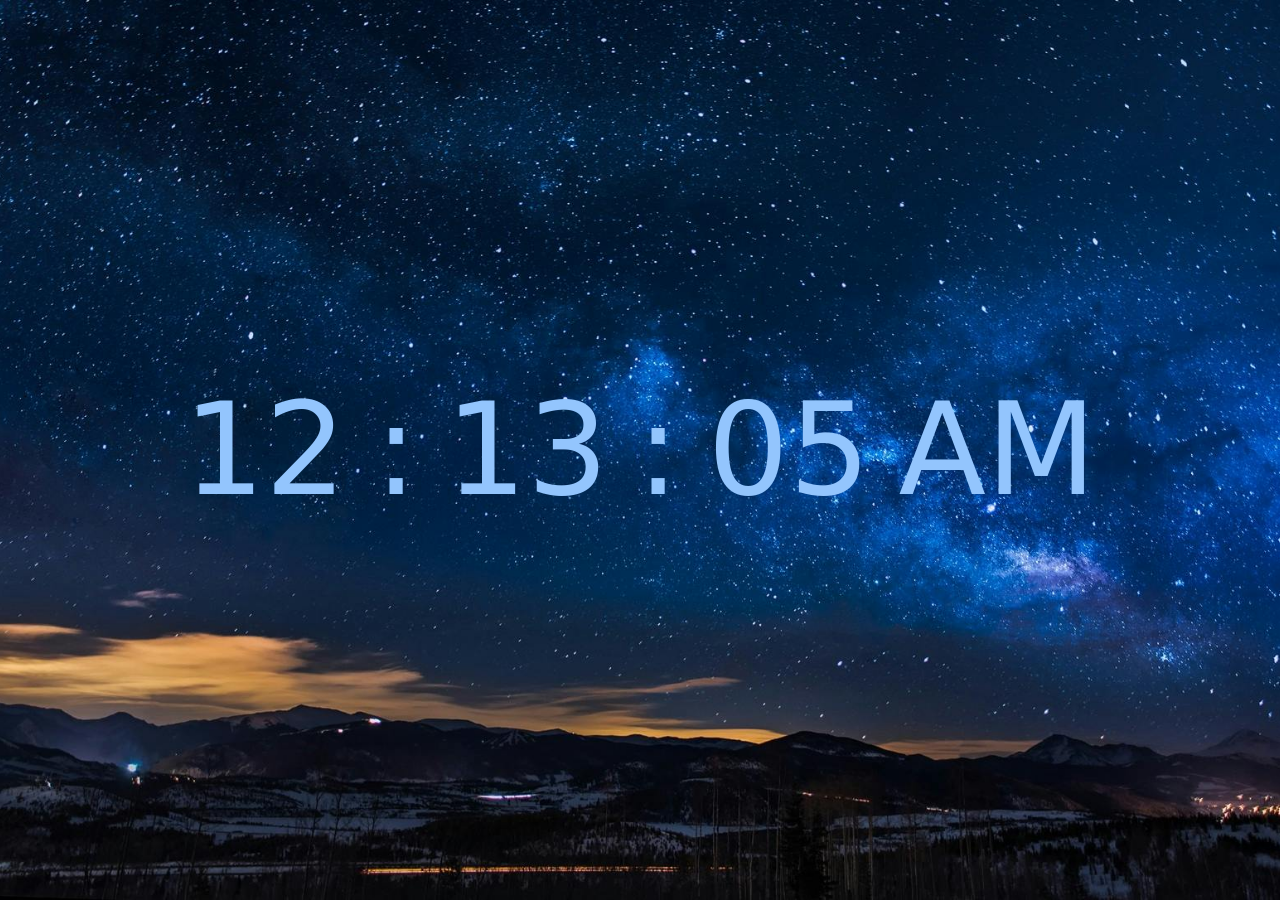
==== src/index.html @ 403b96c2 "Created a watch" ====
<!DOCTYPE html>
<html lang="en">
<head>
    <meta charset="UTF-8">
    <meta name="viewport" content="width=device-width, initial-scale=1.0">
    <title>Document</title>
    <link rel="stylesheet" href="./output.css">
</head>

<body>
    
    <div class="flex items-center justify-center space-x-7 h-screen">
        <span class="hour text-9xl"></span>
        <span class="text-9xl">:</span>
        <span class="min text-9xl"></span>
        <span class="text-9xl">:</span>
        <span class="sec text-9xl"></span>
        <span class="timeFormat text-9xl"></span>
    </div>



    <script src="script.js">
    </script>
</body>
</html>
---- src/output.css ----
/*
! tailwindcss v3.3.3 | MIT License | https://tailwindcss.com
*/

/*
1. Prevent padding and border from affecting element width. (https://github.com/mozdevs/cssremedy/issues/4)
2. Allow adding a border to an element by just adding a border-width. (https://github.com/tailwindcss/tailwindcss/pull/116)
*/

*,
::before,
::after {
  box-sizing: border-box;
  /* 1 */
  border-width: 0;
  /* 2 */
  border-style: solid;
  /* 2 */
  border-color: #e5e7eb;
  /* 2 */
}

::before,
::after {
  --tw-content: '';
}

/*
1. Use a consistent sensible line-height in all browsers.
2. Prevent adjustments of font size after orientation changes in iOS.
3. Use a more readable tab size.
4. Use the user's configured `sans` font-family by default.
5. Use the user's configured `sans` font-feature-settings by default.
6. Use the user's configured `sans` font-variation-settings by default.
*/

html {
  line-height: 1.5;
  /* 1 */
  -webkit-text-size-adjust: 100%;
  /* 2 */
  -moz-tab-size: 4;
  /* 3 */
  -o-tab-size: 4;
     tab-size: 4;
  /* 3 */
  font-family: ui-sans-serif, system-ui, -apple-system, BlinkMacSystemFont, "Segoe UI", Roboto, "Helvetica Neue", Arial, "Noto Sans", sans-serif, "Apple Color Emoji", "Segoe UI Emoji", "Segoe UI Symbol", "Noto Color Emoji";
  /* 4 */
  font-feature-settings: normal;
  /* 5 */
  font-variation-settings: normal;
  /* 6 */
}

/*
1. Remove the margin in all browsers.
2. Inherit line-height from `html` so users can set them as a class directly on the `html` element.
*/

body {
  margin: 0;
  /* 1 */
  line-height: inherit;
  /* 2 */
}

/*
1. Add the correct height in Firefox.
2. Correct the inheritance of border color in Firefox. (https://bugzilla.mozilla.org/show_bug.cgi?id=190655)
3. Ensure horizontal rules are visible by default.
*/

hr {
  height: 0;
  /* 1 */
  color: inherit;
  /* 2 */
  border-top-width: 1px;
  /* 3 */
}

/*
Add the correct text decoration in Chrome, Edge, and Safari.
*/

abbr:where([title]) {
  -webkit-text-decoration: underline dotted;
          text-decoration: underline dotted;
}

/*
Remove the default font size and weight for headings.
*/

h1,
h2,
h3,
h4,
h5,
h6 {
  font-size: inherit;
  font-weight: inherit;
}

/*
Reset links to optimize for opt-in styling instead of opt-out.
*/

a {
  color: inherit;
  text-decoration: inherit;
}

/*
Add the correct font weight in Edge and Safari.
*/

b,
strong {
  font-weight: bolder;
}

/*
1. Use the user's configured `mono` font family by default.
2. Correct the odd `em` font sizing in all browsers.
*/

code,
kbd,
samp,
pre {
  font-family: ui-monospace, SFMono-Regular, Menlo, Monaco, Consolas, "Liberation Mono", "Courier New", monospace;
  /* 1 */
  font-size: 1em;
  /* 2 */
}

/*
Add the correct font size in all browsers.
*/

small {
  font-size: 80%;
}

/*
Prevent `sub` and `sup` elements from affecting the line height in all browsers.
*/

sub,
sup {
  font-size: 75%;
  line-height: 0;
  position: relative;
  vertical-align: baseline;
}

sub {
  bottom: -0.25em;
}

sup {
  top: -0.5em;
}

/*
1. Remove text indentation from table contents in Chrome and Safari. (https://bugs.chromium.org/p/chromium/issues/detail?id=999088, https://bugs.webkit.org/show_bug.cgi?id=201297)
2. Correct table border color inheritance in all Chrome and Safari. (https://bugs.chromium.org/p/chromium/issues/detail?id=935729, https://bugs.webkit.org/show_bug.cgi?id=195016)
3. Remove gaps between table borders by default.
*/

table {
  text-indent: 0;
  /* 1 */
  border-color: inherit;
  /* 2 */
  border-collapse: collapse;
  /* 3 */
}

/*
1. Change the font styles in all browsers.
2. Remove the margin in Firefox and Safari.
3. Remove default padding in all browsers.
*/

button,
input,
optgroup,
select,
textarea {
  font-family: inherit;
  /* 1 */
  font-feature-settings: inherit;
  /* 1 */
  font-variation-settings: inherit;
  /* 1 */
  font-size: 100%;
  /* 1 */
  font-weight: inherit;
  /* 1 */
  line-height: inherit;
  /* 1 */
  color: inherit;
  /* 1 */
  margin: 0;
  /* 2 */
  padding: 0;
  /* 3 */
}

/*
Remove the inheritance of text transform in Edge and Firefox.
*/

button,
select {
  text-transform: none;
}

/*
1. Correct the inability to style clickable types in iOS and Safari.
2. Remove default button styles.
*/

button,
[type='button'],
[type='reset'],
[type='submit'] {
  -webkit-appearance: button;
  /* 1 */
  background-color: transparent;
  /* 2 */
  background-image: none;
  /* 2 */
}

/*
Use the modern Firefox focus style for all focusable elements.
*/

:-moz-focusring {
  outline: auto;
}

/*
Remove the additional `:invalid` styles in Firefox. (https://github.com/mozilla/gecko-dev/blob/2f9eacd9d3d995c937b4251a5557d95d494c9be1/layout/style/res/forms.css#L728-L737)
*/

:-moz-ui-invalid {
  box-shadow: none;
}

/*
Add the correct vertical alignment in Chrome and Firefox.
*/

progress {
  vertical-align: baseline;
}

/*
Correct the cursor style of increment and decrement buttons in Safari.
*/

::-webkit-inner-spin-button,
::-webkit-outer-spin-button {
  height: auto;
}

/*
1. Correct the odd appearance in Chrome and Safari.
2. Correct the outline style in Safari.
*/

[type='search'] {
  -webkit-appearance: textfield;
  /* 1 */
  outline-offset: -2px;
  /* 2 */
}

/*
Remove the inner padding in Chrome and Safari on macOS.
*/

::-webkit-search-decoration {
  -webkit-appearance: none;
}

/*
1. Correct the inability to style clickable types in iOS and Safari.
2. Change font properties to `inherit` in Safari.
*/

::-webkit-file-upload-button {
  -webkit-appearance: button;
  /* 1 */
  font: inherit;
  /* 2 */
}

/*
Add the correct display in Chrome and Safari.
*/

summary {
  display: list-item;
}

/*
Removes the default spacing and border for appropriate elements.
*/

blockquote,
dl,
dd,
h1,
h2,
h3,
h4,
h5,
h6,
hr,
figure,
p,
pre {
  margin: 0;
}

fieldset {
  margin: 0;
  padding: 0;
}

legend {
  padding: 0;
}

ol,
ul,
menu {
  list-style: none;
  margin: 0;
  padding: 0;
}

/*
Reset default styling for dialogs.
*/

dialog {
  padding: 0;
}

/*
Prevent resizing textareas horizontally by default.
*/

textarea {
  resize: vertical;
}

/*
1. Reset the default placeholder opacity in Firefox. (https://github.com/tailwindlabs/tailwindcss/issues/3300)
2. Set the default placeholder color to the user's configured gray 400 color.
*/

input::-moz-placeholder, textarea::-moz-placeholder {
  opacity: 1;
  /* 1 */
  color: #9ca3af;
  /* 2 */
}

input::placeholder,
textarea::placeholder {
  opacity: 1;
  /* 1 */
  color: #9ca3af;
  /* 2 */
}

/*
Set the default cursor for buttons.
*/

button,
[role="button"] {
  cursor: pointer;
}

/*
Make sure disabled buttons don't get the pointer cursor.
*/

:disabled {
  cursor: default;
}

/*
1. Make replaced elements `display: block` by default. (https://github.com/mozdevs/cssremedy/issues/14)
2. Add `vertical-align: middle` to align replaced elements more sensibly by default. (https://github.com/jensimmons/cssremedy/issues/14#issuecomment-634934210)
   This can trigger a poorly considered lint error in some tools but is included by design.
*/

img,
svg,
video,
canvas,
audio,
iframe,
embed,
object {
  display: block;
  /* 1 */
  vertical-align: middle;
  /* 2 */
}

/*
Constrain images and videos to the parent width and preserve their intrinsic aspect ratio. (https://github.com/mozdevs/cssremedy/issues/14)
*/

img,
video {
  max-width: 100%;
  height: auto;
}

/* Make elements with the HTML hidden attribute stay hidden by default */

[hidden] {
  display: none;
}

*, ::before, ::after {
  --tw-border-spacing-x: 0;
  --tw-border-spacing-y: 0;
  --tw-translate-x: 0;
  --tw-translate-y: 0;
  --tw-rotate: 0;
  --tw-skew-x: 0;
  --tw-skew-y: 0;
  --tw-scale-x: 1;
  --tw-scale-y: 1;
  --tw-pan-x:  ;
  --tw-pan-y:  ;
  --tw-pinch-zoom:  ;
  --tw-scroll-snap-strictness: proximity;
  --tw-gradient-from-position:  ;
  --tw-gradient-via-position:  ;
  --tw-gradient-to-position:  ;
  --tw-ordinal:  ;
  --tw-slashed-zero:  ;
  --tw-numeric-figure:  ;
  --tw-numeric-spacing:  ;
  --tw-numeric-fraction:  ;
  --tw-ring-inset:  ;
  --tw-ring-offset-width: 0px;
  --tw-ring-offset-color: #fff;
  --tw-ring-color: rgb(59 130 246 / 0.5);
  --tw-ring-offset-shadow: 0 0 #0000;
  --tw-ring-shadow: 0 0 #0000;
  --tw-shadow: 0 0 #0000;
  --tw-shadow-colored: 0 0 #0000;
  --tw-blur:  ;
  --tw-brightness:  ;
  --tw-contrast:  ;
  --tw-grayscale:  ;
  --tw-hue-rotate:  ;
  --tw-invert:  ;
  --tw-saturate:  ;
  --tw-sepia:  ;
  --tw-drop-shadow:  ;
  --tw-backdrop-blur:  ;
  --tw-backdrop-brightness:  ;
  --tw-backdrop-contrast:  ;
  --tw-backdrop-grayscale:  ;
  --tw-backdrop-hue-rotate:  ;
  --tw-backdrop-invert:  ;
  --tw-backdrop-opacity:  ;
  --tw-backdrop-saturate:  ;
  --tw-backdrop-sepia:  ;
}

::backdrop {
  --tw-border-spacing-x: 0;
  --tw-border-spacing-y: 0;
  --tw-translate-x: 0;
  --tw-translate-y: 0;
  --tw-rotate: 0;
  --tw-skew-x: 0;
  --tw-skew-y: 0;
  --tw-scale-x: 1;
  --tw-scale-y: 1;
  --tw-pan-x:  ;
  --tw-pan-y:  ;
  --tw-pinch-zoom:  ;
  --tw-scroll-snap-strictness: proximity;
  --tw-gradient-from-position:  ;
  --tw-gradient-via-position:  ;
  --tw-gradient-to-position:  ;
  --tw-ordinal:  ;
  --tw-slashed-zero:  ;
  --tw-numeric-figure:  ;
  --tw-numeric-spacing:  ;
  --tw-numeric-fraction:  ;
  --tw-ring-inset:  ;
  --tw-ring-offset-width: 0px;
  --tw-ring-offset-color: #fff;
  --tw-ring-color: rgb(59 130 246 / 0.5);
  --tw-ring-offset-shadow: 0 0 #0000;
  --tw-ring-shadow: 0 0 #0000;
  --tw-shadow: 0 0 #0000;
  --tw-shadow-colored: 0 0 #0000;
  --tw-blur:  ;
  --tw-brightness:  ;
  --tw-contrast:  ;
  --tw-grayscale:  ;
  --tw-hue-rotate:  ;
  --tw-invert:  ;
  --tw-saturate:  ;
  --tw-sepia:  ;
  --tw-drop-shadow:  ;
  --tw-backdrop-blur:  ;
  --tw-backdrop-brightness:  ;
  --tw-backdrop-contrast:  ;
  --tw-backdrop-grayscale:  ;
  --tw-backdrop-hue-rotate:  ;
  --tw-backdrop-invert:  ;
  --tw-backdrop-opacity:  ;
  --tw-backdrop-saturate:  ;
  --tw-backdrop-sepia:  ;
}

.flex {
  display: flex;
}

.h-screen {
  height: 100vh;
}

.items-center {
  align-items: center;
}

.justify-center {
  justify-content: center;
}

.space-x-7 > :not([hidden]) ~ :not([hidden]) {
  --tw-space-x-reverse: 0;
  margin-right: calc(1.75rem * var(--tw-space-x-reverse));
  margin-left: calc(1.75rem * calc(1 - var(--tw-space-x-reverse)));
}

.text-9xl {
  font-size: 8rem;
  line-height: 1;
}

.container {
  margin-left: auto;
  margin-right: auto;
  max-width: 100%;
  padding-left: 1rem;
  padding-right: 1rem;
}

@media (min-width: 1536px) {
  .container {
    max-width: 1280px;
  }
}

.row {
  margin-left: -1rem;
  margin-right: -1rem;
  margin-top: -1rem;
  margin-bottom: -1rem;
  display: flex;
  flex-wrap: wrap;
}

.night{
  background-image: url(../images/pexels-pixabay-355465.jpg);
  background-position: center;
  background-repeat: no-repeat;
  background-size: cover;
  width: 100%;
  height: 100vh;
  --tw-text-opacity: 1;
  color: rgb(147 197 253 / var(--tw-text-opacity))
}

.day{
  background-image: url(../images/pexels-pixabay-51947.jpg);
  background-position: center;
  background-repeat: no-repeat;
  background-size: cover;
  width: 100%;
  height: 100vh;
  --tw-text-opacity: 1;
  color: rgb(209 213 219 / var(--tw-text-opacity))
}
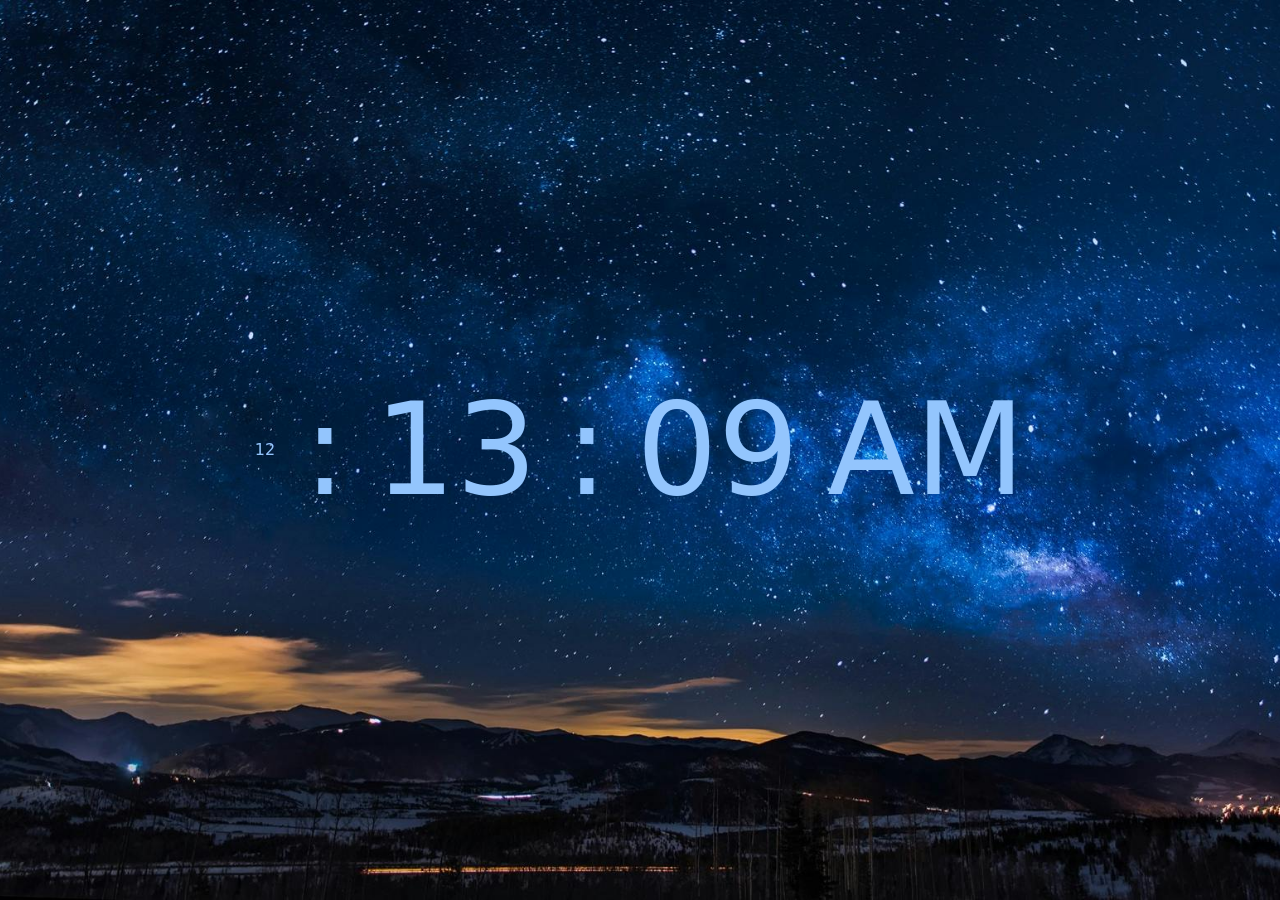
==== commit b790b3a7: "font change" ====
--- a/src/index.html
+++ b/src/index.html
@@ -10,7 +10,7 @@
 <body>
     
     <div class="flex items-center justify-center space-x-7 h-screen">
-        <span class="hour text-9xl"></span>
+        <span class="hour text-8xl"></span>
         <span class="text-9xl">:</span>
         <span class="min text-9xl"></span>
         <span class="text-9xl">:</span>
